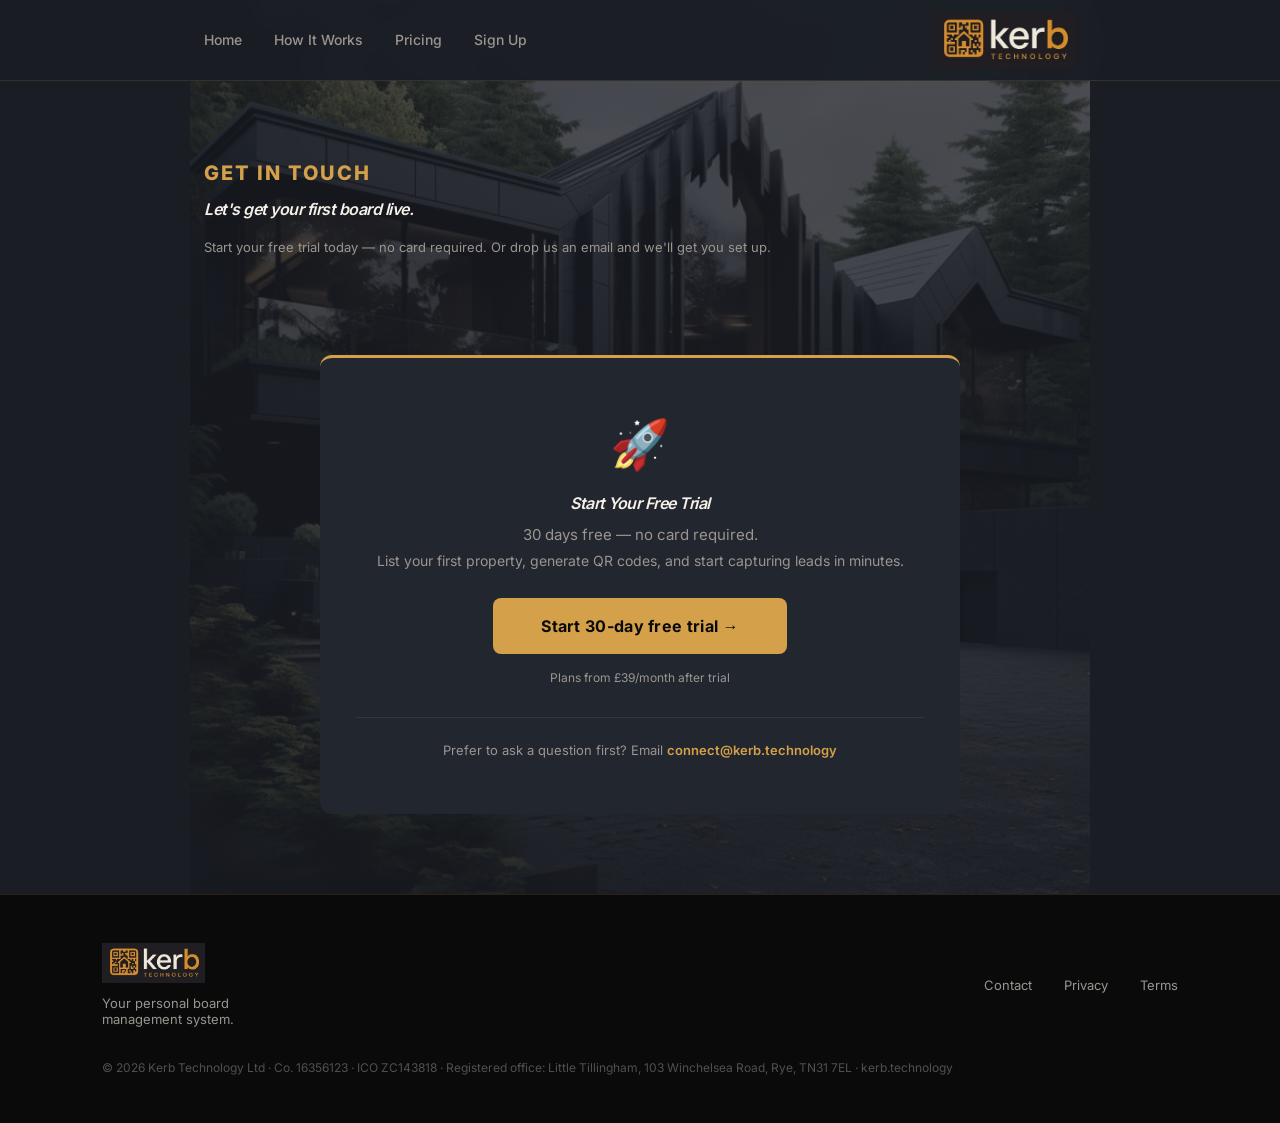
==== contact.html @ a3399f35 "style(website): thicker gold border on photo cards; drop-in reveal 2.5s->2.75s" ====
<!DOCTYPE html>
<html lang="en">
<head>
<script>document.documentElement.className += ' js';</script>
<meta charset="UTF-8">
<meta name="viewport" content="width=device-width,initial-scale=1.0">
<title>Contact · Kerb Technology</title>
<link rel="stylesheet" href="fonts/inter.css">
<style>
  :root {
    --lm: 8%;
    --bg:     #1A1D24;
    --card:   #22262F;
    --card2:  #2E3240;
    --gold:   #D4A04A;
    --cream:  #F5F0E8;
    --dim:    #9A9590;
    --dark:   #0A0A0A;
  }

  * { margin: 0; padding: 0; box-sizing: border-box; }
  html { scroll-behavior: smooth; }
  body {
    font-family: 'Inter', -apple-system, BlinkMacSystemFont, sans-serif;
    background: linear-gradient(rgba(26,29,36,0.78), rgba(26,29,36,0.84)), #1A1D24 url('img/black-house-forest.jpg') center center / contain fixed no-repeat;
    color: var(--cream);
    line-height: 1.25;
    min-height: 100vh;
    display: flex;
    flex-direction: column;
  }
  body > footer { margin-top: auto; }
  a { color: inherit; text-decoration: none; }
  img { max-width: 100%; display: block; }
  body, .section { text-align: left; }
  .wrap { max-width: 1000px; margin: 0 auto; padding: 0 5%; }
  .section { padding: 80px 0; }
  .section-label { font-size:20px;font-weight:800;letter-spacing:2px;text-transform:uppercase;color:var(--gold);margin-bottom:14px; }
  h1 { font-size:16px;font-style:italic;font-weight:600;line-height:1.2;letter-spacing:-0.5px;color:var(--cream); }
  h2 { font-size:16px;font-style:italic;font-weight:600;line-height:1.2;letter-spacing:-0.5px;color:var(--cream); }
  h3 { font-size:14px;font-weight:500;color:var(--cream);margin-bottom:8px; }
  p.sub { font-size:13px;color:var(--dim);line-height:1.25;max-width:620px; }
  .gold { color:var(--gold); }
  .card { background:var(--card);border-radius:12px;padding:28px;border-top:3px solid var(--gold); }
  .btn-primary { display:inline-block;padding:16px 36px;background:var(--gold);color:var(--dark);font-weight:700;font-size:15px;border-radius:8px;letter-spacing:0.3px;transition:opacity 0.2s; }
  .btn-primary:hover { opacity:0.88; }
  .btn-outline { display:inline-block;padding:15px 35px;border:2px solid var(--gold);color:var(--gold);font-weight:700;font-size:15px;border-radius:8px;letter-spacing:0.3px;transition:all 0.2s; }
  .btn-outline:hover { background:var(--gold);color:var(--dark); }
  @media(max-width:768px){ .section { padding: 60px 0; }
    h1{ letter-spacing:-1px; }
    h2{ letter-spacing:-1px; }
  }

  /* --- motion: reveal-on-load drop-in (matches index / how-it-works) --- */
  .js [data-reveal] {
    opacity: 0;
    transform: translateY(-28px);
    transition: opacity 2.75s cubic-bezier(0.22,0.7,0.2,1),
                transform 2.75s cubic-bezier(0.22,0.7,0.2,1);
  }
  .js [data-reveal].is-in { opacity: 1; transform: none; }
  @media (prefers-reduced-motion: reduce) {
    .js [data-reveal] { opacity: 1 !important; transform: none !important; }
  }
</style>
</head>
<body>

<nav style="position:sticky;top:0;z-index:100;background:rgba(26,29,36,0.95);backdrop-filter:blur(12px);border-bottom:1px solid rgba(212,160,74,0.15);padding:0;">
  <div class="wrap" style="display:flex;align-items:center;justify-content:space-between;height:80px;">
    <div class="nav-links" style="display:flex;gap:32px;align-items:center;">
      <a href="/" style="font-size:14px;font-weight:500;color:var(--dim);" onmouseover="this.style.color='var(--cream)'" onmouseout="this.style.color='var(--dim)'">Home</a>
      <a href="how-it-works.html" style="font-size:14px;font-weight:500;color:var(--dim);" onmouseover="this.style.color='var(--cream)'" onmouseout="this.style.color='var(--dim)'">How It Works</a>
      <a href="pricing.html" style="font-size:14px;font-weight:500;color:var(--dim);" onmouseover="this.style.color='var(--cream)'" onmouseout="this.style.color='var(--dim)'">Pricing</a>
      <a href="https://app.kerb.technology/auth/signup" style="font-size:14px;font-weight:500;color:var(--dim);" onmouseover="this.style.color='var(--cream)'" onmouseout="this.style.color='var(--dim)'">Sign Up</a>
    </div>
    <a href="/"><img src="logo-new.jpg" alt="Kerb Technology" style="height:56px;width:auto;"></a>
    <button class="hamburger" onclick="document.getElementById('mob').classList.toggle('open')" style="display:none;background:none;border:none;cursor:pointer;padding:8px;">
      <span style="display:block;width:24px;height:2px;background:var(--cream);margin:5px 0;"></span>
      <span style="display:block;width:24px;height:2px;background:var(--cream);margin:5px 0;"></span>
      <span style="display:block;width:24px;height:2px;background:var(--cream);margin:5px 0;"></span>
    </button>
  </div>
  <div id="mob" style="display:none;padding:16px 0 24px;border-top:1px solid rgba(212,160,74,0.1);">
    <a href="/" style="display:block;padding:12px 0;font-size:15px;color:var(--dim);">Home</a>
    <a href="how-it-works.html" style="display:block;padding:12px 0;font-size:15px;color:var(--dim);">How It Works</a>
    <a href="pricing.html" style="display:block;padding:12px 0;font-size:15px;color:var(--dim);">Pricing</a>
    <a href="https://app.kerb.technology/auth/signup" style="display:block;padding:12px 0;font-size:15px;color:var(--dim);">Sign Up</a>
  </div>
</nav>
<style>@media(max-width:768px){.nav-links{display:none!important;}.hamburger{display:block!important;}#mob.open{display:block!important;}}</style>

<section class="section"><div class="wrap">
  <div class="section-label" data-reveal="0">Get In Touch</div>
  <h1 style="margin-bottom:20px;" data-reveal="90">Let's get your first board live.</h1>
  <p class="sub" style="margin-bottom:0;" data-reveal="170">Start your free trial today — no card required. Or drop us an email and we'll get you set up.</p>
</div></section>

<section class="section" style="padding-top:20px;"><div class="wrap" style="padding-top:0;">
  <div class="card" style="text-align:center;padding:56px 36px;max-width:640px;margin:0 auto;" data-reveal="120">
    <div style="font-size:48px;margin-bottom:20px;">🚀</div>
    <h2 style="margin-bottom:12px;">Start Your Free Trial</h2>
    <p style="font-size:15px;color:var(--dim);margin-bottom:8px;">30 days free — no card required.</p>
    <p style="font-size:14px;color:var(--dim);margin-bottom:28px;">List your first property, generate QR codes, and start capturing leads in minutes.</p>
    <a href="https://app.kerb.technology/auth/register" class="btn-primary" style="display:inline-block;font-size:16px;padding:18px 48px;border:none;">Start 30-day free trial →</a>
    <p style="font-size:12px;color:var(--dim);margin-top:16px;">Plans from £39/month after trial</p>
    <p style="font-size:13px;color:var(--dim);margin-top:32px;padding-top:24px;border-top:1px solid rgba(154,149,144,0.15);">
      Prefer to ask a question first? Email <a href="mailto:connect@kerb.technology" style="color:var(--gold);font-weight:600;">connect@kerb.technology</a>
    </p>
  </div>
</div></section>


<footer style="background:var(--dark);border-top:1px solid rgba(212,160,74,0.15);padding:48px 8%;margin-top:auto;">
  <div style="display:flex;flex-wrap:wrap;gap:32px;justify-content:space-between;align-items:center;">
    <div>
      <img src="logo-new.jpg" alt="Kerb Technology" style="height:40px;width:auto;margin-bottom:12px;">
      <p style="font-size:13px;color:var(--dim);">Your personal board<br>management system.</p>
    </div>
    <div style="display:flex;gap:32px;flex-wrap:wrap;">
      <a href="contact.html" style="font-size:13px;color:var(--dim);">Contact</a>
      <a href="privacy.html" style="font-size:13px;color:var(--dim);">Privacy</a>
      <a href="terms.html" style="font-size:13px;color:var(--dim);">Terms</a>
    </div>
    <p style="font-size:12px;color:rgba(154,149,144,0.5);">© 2026 Kerb Technology Ltd · Co. 16356123 · ICO ZC143818 · Registered office: Little Tillingham, 103 Winchelsea Road, Rye, TN31 7EL · kerb.technology</p>
  </div>
</footer>

<script src="js/motion.js" defer></script>
</body>
</html>
---- fonts/inter.css ----
@font-face { font-family: 'Inter'; font-style: normal; font-weight: 300; font-display: swap; src: url('inter-300.woff2') format('woff2'); }
@font-face { font-family: 'Inter'; font-style: normal; font-weight: 400; font-display: swap; src: url('inter-400.woff2') format('woff2'); }
@font-face { font-family: 'Inter'; font-style: normal; font-weight: 500; font-display: swap; src: url('inter-500.woff2') format('woff2'); }
@font-face { font-family: 'Inter'; font-style: normal; font-weight: 600; font-display: swap; src: url('inter-600.woff2') format('woff2'); }
@font-face { font-family: 'Inter'; font-style: normal; font-weight: 700; font-display: swap; src: url('inter-700.woff2') format('woff2'); }
@font-face { font-family: 'Inter'; font-style: normal; font-weight: 800; font-display: swap; src: url('inter-800.woff2') format('woff2'); }
@font-face { font-family: 'Inter'; font-style: normal; font-weight: 900; font-display: swap; src: url('inter-900.woff2') format('woff2'); }
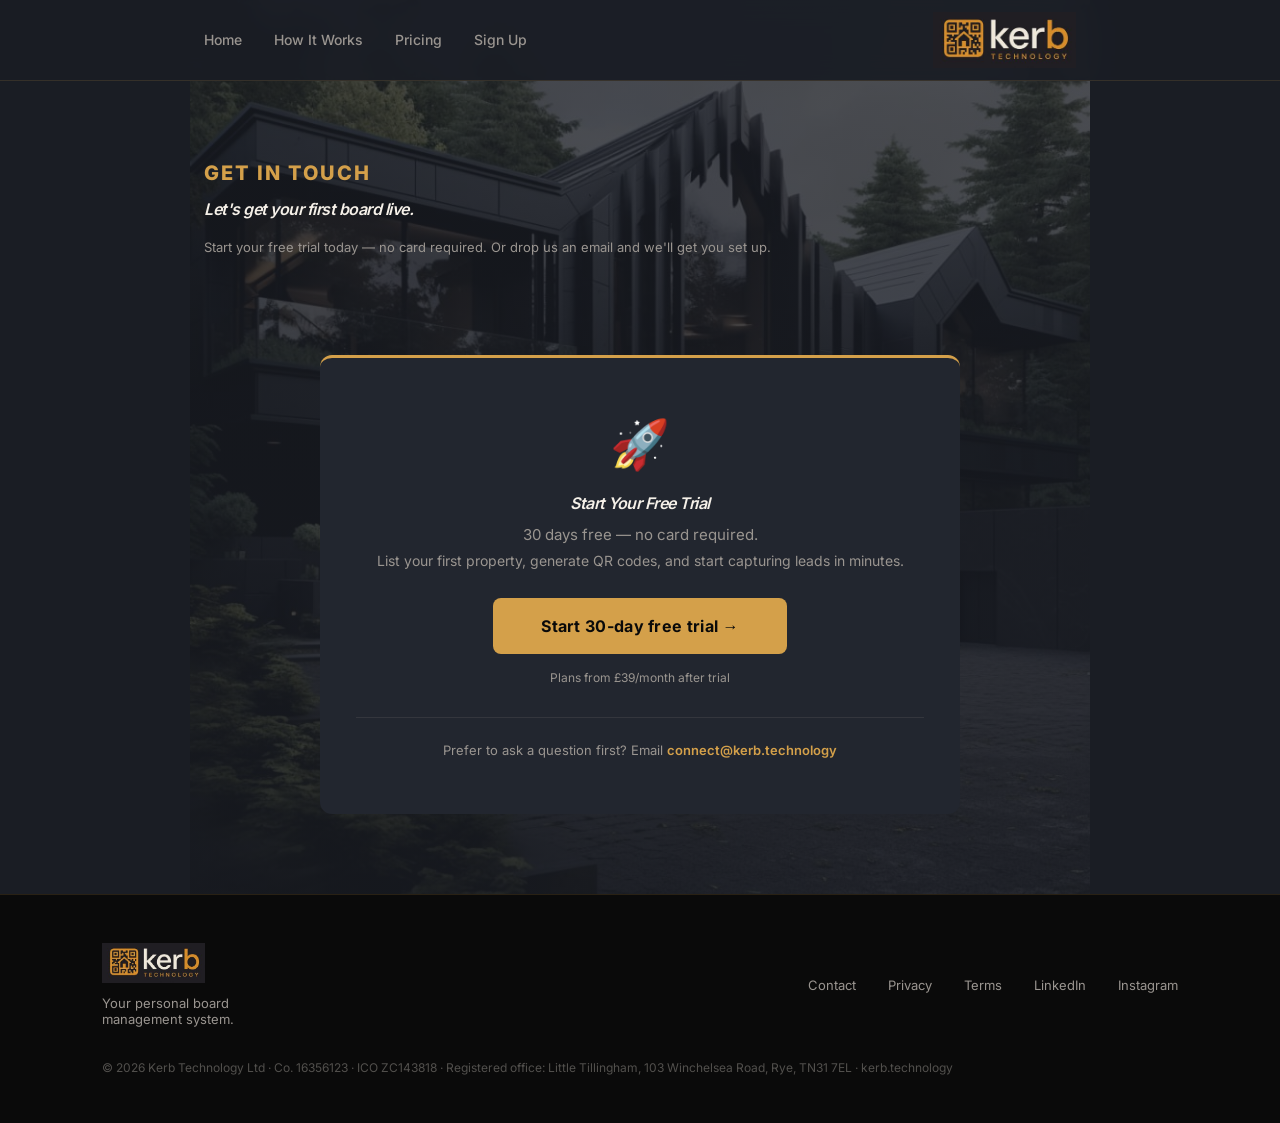
==== commit 6f522cfb: "Add Instagram to sameAs and social links to every footer LinkedIn and Instagram now appear alongside" ====
--- a/contact.html
+++ b/contact.html
@@ -4,7 +4,29 @@
 <script>document.documentElement.className += ' js';</script>
 <meta charset="UTF-8">
 <meta name="viewport" content="width=device-width,initial-scale=1.0">
-<title>Contact · Kerb Technology</title>
+<title>Contact Kerb — get your first board live · Kerb Technology</title>
+
+<!-- SEO / social -->
+<meta name="description" content="Get your first Kerb board live. Start a 30-day free trial with no card required, or email us and we will get you set up.">
+<link rel="canonical" href="https://kerb.technology/contact">
+<meta name="robots" content="index,follow,max-image-preview:large">
+<meta name="theme-color" content="#1A1D24">
+<meta property="og:site_name" content="Kerb Technology">
+<meta property="og:type" content="website">
+<meta property="og:locale" content="en_GB">
+<meta property="og:url" content="https://kerb.technology/contact">
+<meta property="og:title" content="Let's get your first board live.">
+<meta property="og:description" content="Get your first Kerb board live. Start a 30-day free trial with no card required, or email us and we will get you set up.">
+<meta property="og:image" content="https://kerb.technology/img/og-kerb.jpg">
+<meta property="og:image:width" content="1200">
+<meta property="og:image:height" content="630">
+<meta property="og:image:alt" content="Kerb Technology — turn every board into a lead.">
+<meta name="twitter:card" content="summary_large_image">
+<meta name="twitter:title" content="Let's get your first board live.">
+<meta name="twitter:description" content="Get your first Kerb board live. Start a 30-day free trial with no card required, or email us and we will get you set up.">
+<meta name="twitter:image" content="https://kerb.technology/img/og-kerb.jpg">
+<link rel="icon" href="/kerb-icon.png" type="image/png">
+
 <link rel="stylesheet" href="fonts/inter.css">
 <style>
   :root {
@@ -55,8 +77,8 @@
   .js [data-reveal] {
     opacity: 0;
     transform: translateY(-28px);
-    transition: opacity 2.75s cubic-bezier(0.22,0.7,0.2,1),
-                transform 2.75s cubic-bezier(0.22,0.7,0.2,1);
+    transition: opacity 5s cubic-bezier(0.22,0.7,0.2,1),
+                transform 5s cubic-bezier(0.22,0.7,0.2,1);
   }
   .js [data-reveal].is-in { opacity: 1; transform: none; }
   @media (prefers-reduced-motion: reduce) {
@@ -102,7 +124,7 @@
     <h2 style="margin-bottom:12px;">Start Your Free Trial</h2>
     <p style="font-size:15px;color:var(--dim);margin-bottom:8px;">30 days free — no card required.</p>
     <p style="font-size:14px;color:var(--dim);margin-bottom:28px;">List your first property, generate QR codes, and start capturing leads in minutes.</p>
-    <a href="https://app.kerb.technology/auth/register" class="btn-primary" style="display:inline-block;font-size:16px;padding:18px 48px;border:none;">Start 30-day free trial →</a>
+    <a href="https://app.kerb.technology/auth/signup" class="btn-primary" style="display:inline-block;font-size:16px;padding:18px 48px;border:none;">Start 30-day free trial →</a>
     <p style="font-size:12px;color:var(--dim);margin-top:16px;">Plans from £39/month after trial</p>
     <p style="font-size:13px;color:var(--dim);margin-top:32px;padding-top:24px;border-top:1px solid rgba(154,149,144,0.15);">
       Prefer to ask a question first? Email <a href="mailto:connect@kerb.technology" style="color:var(--gold);font-weight:600;">connect@kerb.technology</a>
@@ -121,11 +143,14 @@
       <a href="contact.html" style="font-size:13px;color:var(--dim);">Contact</a>
       <a href="privacy.html" style="font-size:13px;color:var(--dim);">Privacy</a>
       <a href="terms.html" style="font-size:13px;color:var(--dim);">Terms</a>
+              <a href="https://www.linkedin.com/company/kerb-technology/" style="font-size:13px;color:var(--dim);" target="_blank" rel="noopener">LinkedIn</a>
+              <a href="https://www.instagram.com/kerbtechnology/" style="font-size:13px;color:var(--dim);" target="_blank" rel="noopener">Instagram</a>
     </div>
     <p style="font-size:12px;color:rgba(154,149,144,0.5);">© 2026 Kerb Technology Ltd · Co. 16356123 · ICO ZC143818 · Registered office: Little Tillingham, 103 Winchelsea Road, Rye, TN31 7EL · kerb.technology</p>
   </div>
 </footer>
 
 <script src="js/motion.js" defer></script>
+<script defer src="/_vercel/insights/script.js"></script>
 </body>
 </html>
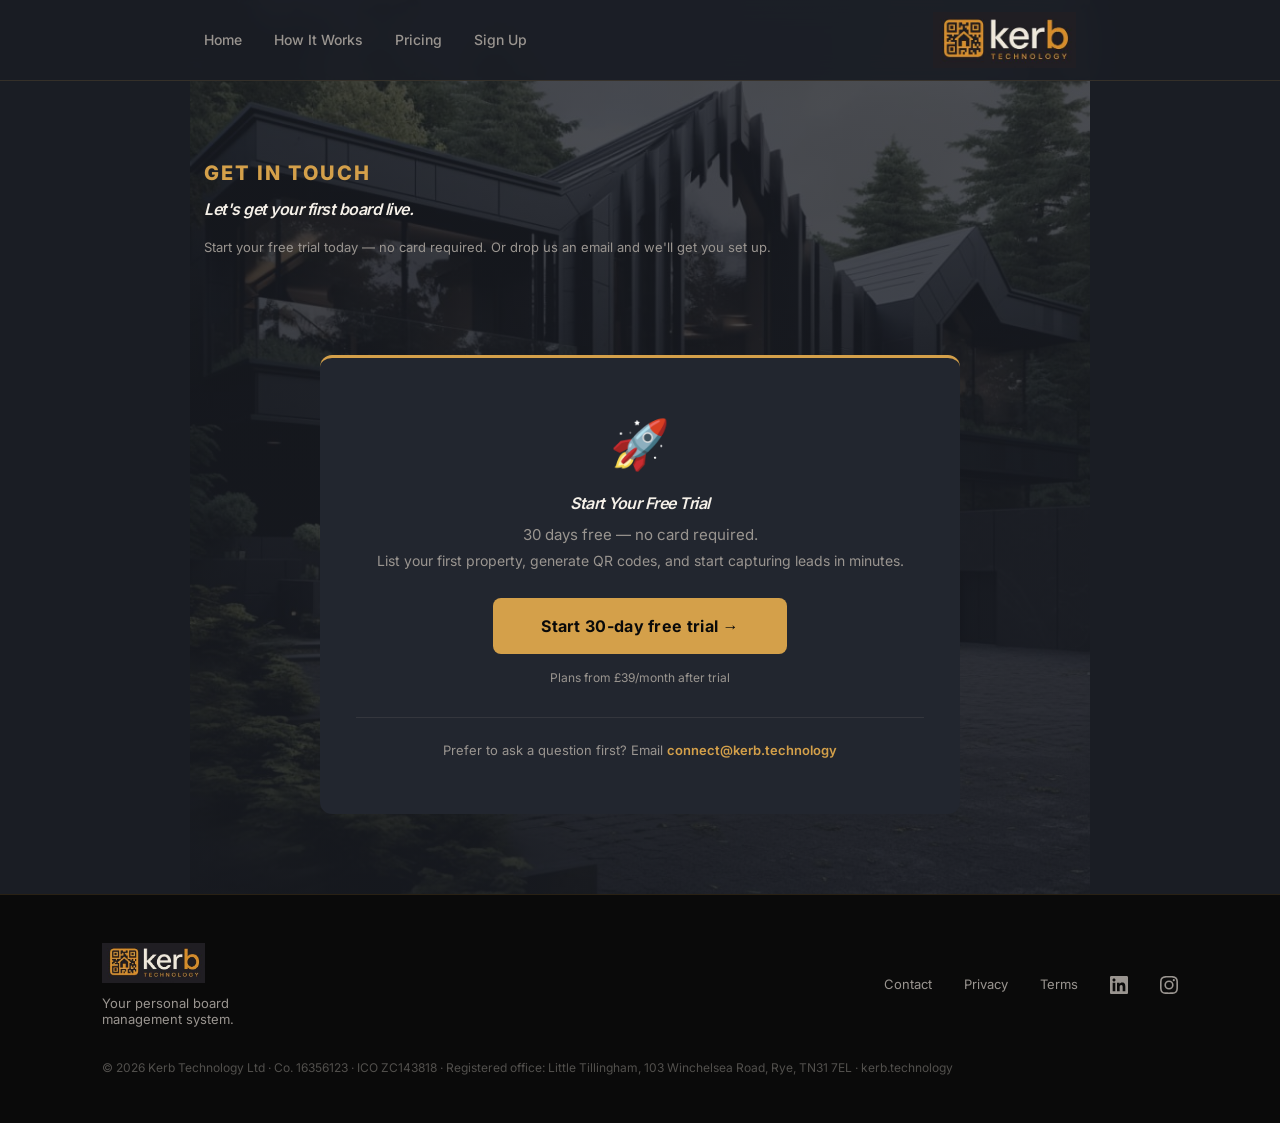
==== commit c92bd929: "Use LinkedIn and Instagram logos in the footer instead of text Inline SVG so there is no extra reque" ====
--- a/contact.html
+++ b/contact.html
@@ -143,8 +143,8 @@
       <a href="contact.html" style="font-size:13px;color:var(--dim);">Contact</a>
       <a href="privacy.html" style="font-size:13px;color:var(--dim);">Privacy</a>
       <a href="terms.html" style="font-size:13px;color:var(--dim);">Terms</a>
-              <a href="https://www.linkedin.com/company/kerb-technology/" style="font-size:13px;color:var(--dim);" target="_blank" rel="noopener">LinkedIn</a>
-              <a href="https://www.instagram.com/kerbtechnology/" style="font-size:13px;color:var(--dim);" target="_blank" rel="noopener">Instagram</a>
+              <a href="https://www.linkedin.com/company/kerb-technology/" target="_blank" rel="noopener" aria-label="Kerb Technology on LinkedIn" title="LinkedIn" style="color:var(--dim);display:inline-flex;align-items:center;"><svg width="18" height="18" viewBox="0 0 24 24" fill="currentColor" aria-hidden="true" focusable="false"><path d="M20.447 20.452h-3.554v-5.569c0-1.328-.027-3.037-1.852-3.037-1.853 0-2.136 1.445-2.136 2.939v5.667H9.351V9h3.414v1.561h.046c.477-.9 1.637-1.85 3.37-1.85 3.601 0 4.267 2.37 4.267 5.455v6.286zM5.337 7.433c-1.144 0-2.063-.926-2.063-2.065 0-1.138.92-2.063 2.063-2.063 1.14 0 2.064.925 2.064 2.063 0 1.139-.925 2.065-2.064 2.065zm1.782 13.019H3.555V9h3.564v11.452zM22.225 0H1.771C.792 0 0 .774 0 1.729v20.542C0 23.227.792 24 1.771 24h20.451C23.2 24 24 23.227 24 22.271V1.729C24 .774 23.2 0 22.222 0h.003z"/></svg></a>
+              <a href="https://www.instagram.com/kerbtechnology/" target="_blank" rel="noopener" aria-label="Kerb Technology on Instagram" title="Instagram" style="color:var(--dim);display:inline-flex;align-items:center;"><svg width="18" height="18" viewBox="0 0 24 24" fill="currentColor" aria-hidden="true" focusable="false"><path d="M12 2.163c3.204 0 3.584.012 4.85.07 3.252.148 4.771 1.691 4.919 4.919.058 1.265.069 1.645.069 4.849 0 3.205-.012 3.584-.069 4.849-.149 3.225-1.664 4.771-4.919 4.919-1.266.058-1.644.07-4.85.07-3.204 0-3.584-.012-4.849-.07-3.26-.149-4.771-1.699-4.919-4.92-.058-1.265-.07-1.644-.07-4.849 0-3.204.013-3.583.07-4.849.149-3.227 1.664-4.771 4.919-4.919 1.266-.057 1.645-.069 4.849-.069zM12 0C8.741 0 8.333.014 7.053.072 2.695.272.273 2.69.073 7.052.014 8.333 0 8.741 0 12c0 3.259.014 3.668.072 4.948.2 4.358 2.618 6.78 6.98 6.98C8.333 23.986 8.741 24 12 24c3.259 0 3.668-.014 4.948-.072 4.354-.2 6.782-2.618 6.979-6.98.059-1.28.073-1.689.073-4.948 0-3.259-.014-3.667-.072-4.947-.196-4.354-2.617-6.78-6.979-6.98C15.668.014 15.259 0 12 0zm0 5.838a6.162 6.162 0 100 12.324 6.162 6.162 0 000-12.324zM12 16a4 4 0 110-8 4 4 0 010 8zm6.406-11.845a1.44 1.44 0 100 2.881 1.44 1.44 0 000-2.881z"/></svg></a>
     </div>
     <p style="font-size:12px;color:rgba(154,149,144,0.5);">© 2026 Kerb Technology Ltd · Co. 16356123 · ICO ZC143818 · Registered office: Little Tillingham, 103 Winchelsea Road, Rye, TN31 7EL · kerb.technology</p>
   </div>
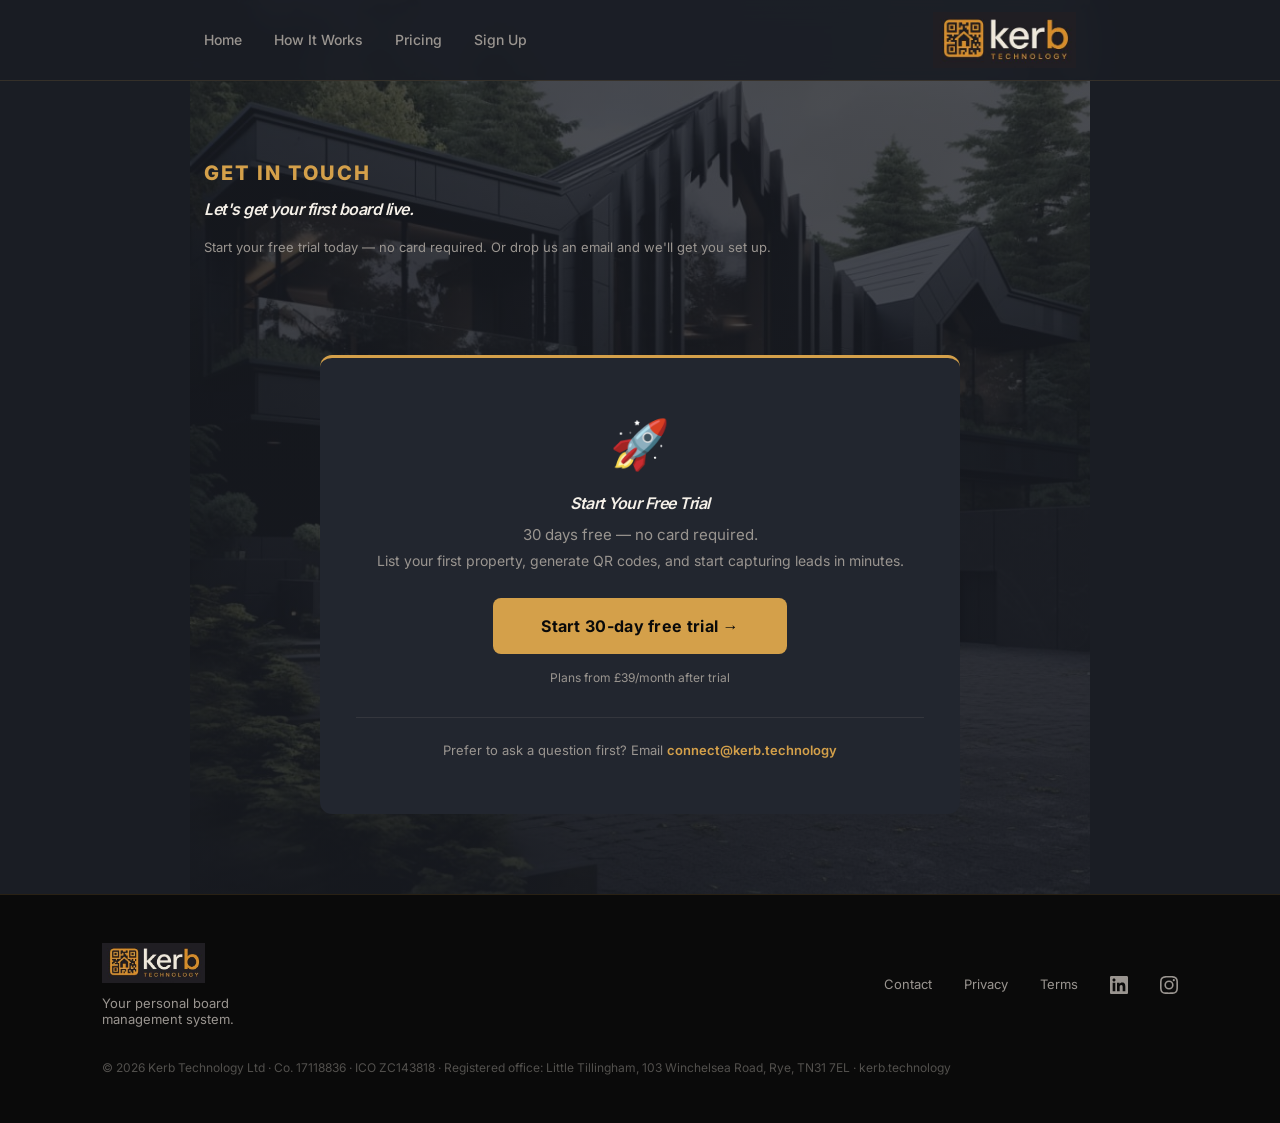
==== commit 5b590f89: "Correct company number: 16356123 was BridgePointAI's, Kerb's is 17118836 Companies House: KERB TECHN" ====
--- a/contact.html
+++ b/contact.html
@@ -146,7 +146,7 @@
               <a href="https://www.linkedin.com/company/kerb-technology/" target="_blank" rel="noopener" aria-label="Kerb Technology on LinkedIn" title="LinkedIn" style="color:var(--dim);display:inline-flex;align-items:center;"><svg width="18" height="18" viewBox="0 0 24 24" fill="currentColor" aria-hidden="true" focusable="false"><path d="M20.447 20.452h-3.554v-5.569c0-1.328-.027-3.037-1.852-3.037-1.853 0-2.136 1.445-2.136 2.939v5.667H9.351V9h3.414v1.561h.046c.477-.9 1.637-1.85 3.37-1.85 3.601 0 4.267 2.37 4.267 5.455v6.286zM5.337 7.433c-1.144 0-2.063-.926-2.063-2.065 0-1.138.92-2.063 2.063-2.063 1.14 0 2.064.925 2.064 2.063 0 1.139-.925 2.065-2.064 2.065zm1.782 13.019H3.555V9h3.564v11.452zM22.225 0H1.771C.792 0 0 .774 0 1.729v20.542C0 23.227.792 24 1.771 24h20.451C23.2 24 24 23.227 24 22.271V1.729C24 .774 23.2 0 22.222 0h.003z"/></svg></a>
               <a href="https://www.instagram.com/kerbtechnology/" target="_blank" rel="noopener" aria-label="Kerb Technology on Instagram" title="Instagram" style="color:var(--dim);display:inline-flex;align-items:center;"><svg width="18" height="18" viewBox="0 0 24 24" fill="currentColor" aria-hidden="true" focusable="false"><path d="M12 2.163c3.204 0 3.584.012 4.85.07 3.252.148 4.771 1.691 4.919 4.919.058 1.265.069 1.645.069 4.849 0 3.205-.012 3.584-.069 4.849-.149 3.225-1.664 4.771-4.919 4.919-1.266.058-1.644.07-4.85.07-3.204 0-3.584-.012-4.849-.07-3.26-.149-4.771-1.699-4.919-4.92-.058-1.265-.07-1.644-.07-4.849 0-3.204.013-3.583.07-4.849.149-3.227 1.664-4.771 4.919-4.919 1.266-.057 1.645-.069 4.849-.069zM12 0C8.741 0 8.333.014 7.053.072 2.695.272.273 2.69.073 7.052.014 8.333 0 8.741 0 12c0 3.259.014 3.668.072 4.948.2 4.358 2.618 6.78 6.98 6.98C8.333 23.986 8.741 24 12 24c3.259 0 3.668-.014 4.948-.072 4.354-.2 6.782-2.618 6.979-6.98.059-1.28.073-1.689.073-4.948 0-3.259-.014-3.667-.072-4.947-.196-4.354-2.617-6.78-6.979-6.98C15.668.014 15.259 0 12 0zm0 5.838a6.162 6.162 0 100 12.324 6.162 6.162 0 000-12.324zM12 16a4 4 0 110-8 4 4 0 010 8zm6.406-11.845a1.44 1.44 0 100 2.881 1.44 1.44 0 000-2.881z"/></svg></a>
     </div>
-    <p style="font-size:12px;color:rgba(154,149,144,0.5);">© 2026 Kerb Technology Ltd · Co. 16356123 · ICO ZC143818 · Registered office: Little Tillingham, 103 Winchelsea Road, Rye, TN31 7EL · kerb.technology</p>
+    <p style="font-size:12px;color:rgba(154,149,144,0.5);">© 2026 Kerb Technology Ltd · Co. 17118836 · ICO ZC143818 · Registered office: Little Tillingham, 103 Winchelsea Road, Rye, TN31 7EL · kerb.technology</p>
   </div>
 </footer>
 
